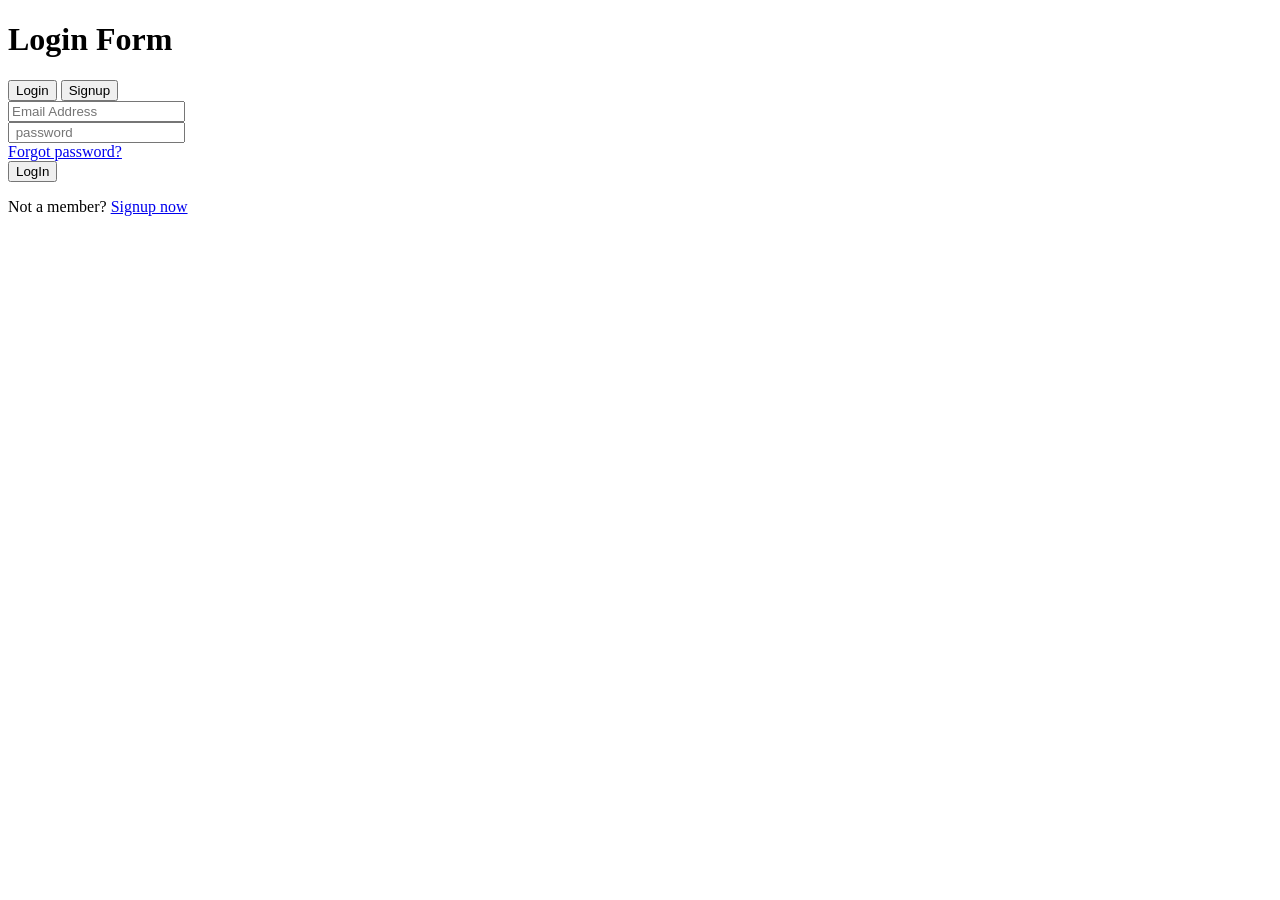
==== login.html @ 714b6401 "." ====
<!DOCTYPE html>
<html lang="en">
<head>
    <meta charset="UTF-8">
    <meta name="viewport" content="width=device-width, initial-scale=1.0">
    <title>login </title>
</head>
<body>
    <div class="container">
        <h1 id="title">Login Form</h1>
        <div class="tabs" id="tabs">
            <button id="loginTab" onclick="showLogin()">
                Login
            </button>
            <button id="signupTab" class="active " onclick="showSignup()">
                Signup
            </button>
            
        </div>
        <div id="loginFileds" class="login-fields">
            <div class="input-box" id="input-box">
                <input type="email" placeholder="Email Address" id="email">
            </div>
        </div>
        <div id="signupFields" class="signup-fields">
            <div class="input-box" id="input-box">
                <input  type="password"
                    placeholder=" password" id="password">
            </div>

            <a href="#" id="forgot-password" class="forgot-link">Forgot password?</a>

              <div><button class="submit-btn" id="submit-btn">
                LogIn
            </button></div>

            <p class="signup-note">
                Not a member? <a href="#" id="signup-now" onclick="showSignup()">Signup now</a>
            </p>
        </div>
    </div>
    
</body>
</html>
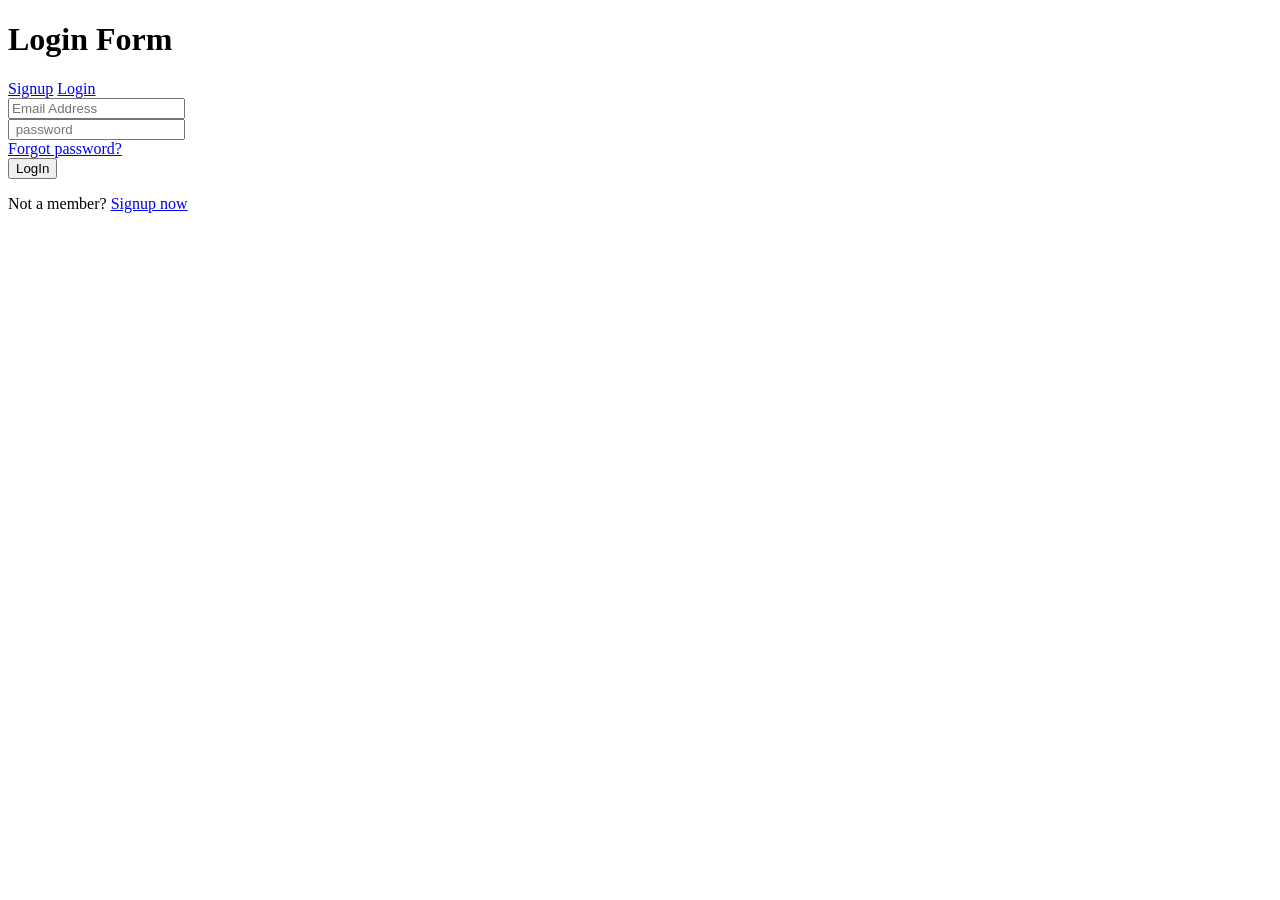
==== commit 6a5c4bc3: "." ====
--- a/login.html
+++ b/login.html
@@ -8,13 +8,11 @@
 <body>
     <div class="container">
         <h1 id="title">Login Form</h1>
-        <div class="tabs" id="tabs">
-            <button id="loginTab" onclick="showLogin()">
-                Login
-            </button>
-            <button id="signupTab" class="active " onclick="showSignup()">
-                Signup
-            </button>
+        <!-- في صفحة login.html -->
+<a href="signup.html" class="btn">Signup</a>
+
+<!-- في صفحة signup.html -->
+<a href="login.html" class="btn">Login</a>
             
         </div>
         <div id="loginFileds" class="login-fields">
@@ -39,6 +37,7 @@
             </p>
         </div>
     </div>
+    <script src="script.js"></script>
     
 </body>
 </html>
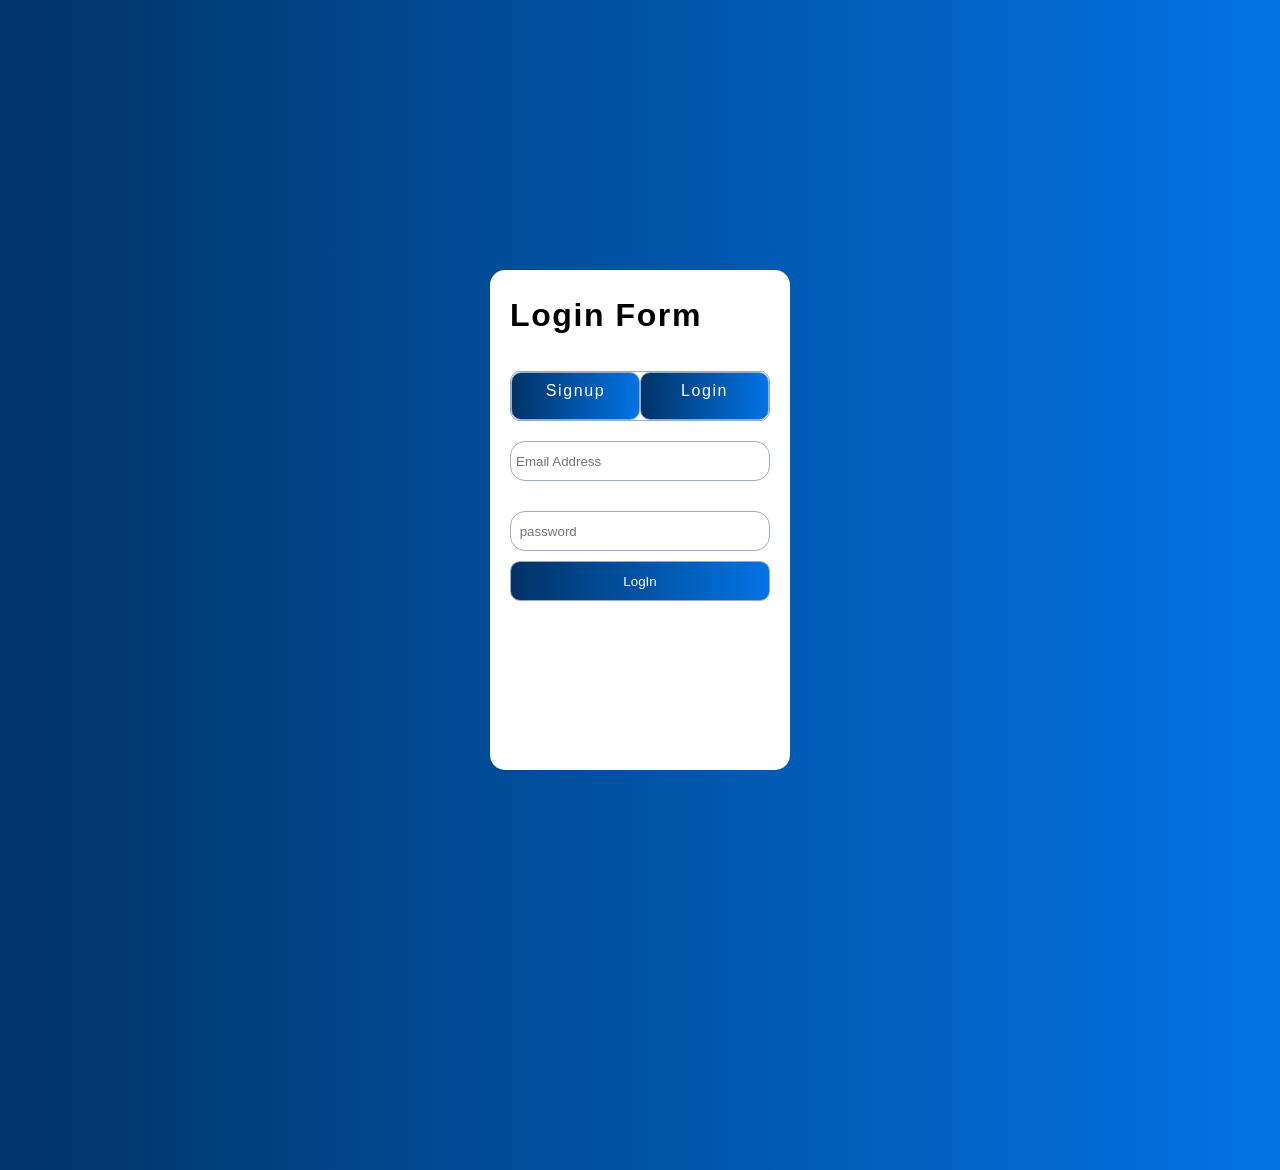
==== commit 6443c70c: "login and signup" ====
--- a/login.html
+++ b/login.html
@@ -3,41 +3,32 @@
 <head>
     <meta charset="UTF-8">
     <meta name="viewport" content="width=device-width, initial-scale=1.0">
-    <title>login </title>
+    <title>login</title>
+    <link rel="stylesheet" href="style.css";>
+
 </head>
 <body>
-    <div class="container">
-        <h1 id="title">Login Form</h1>
-        <!-- في صفحة login.html -->
-<a href="signup.html" class="btn">Signup</a>
+    <main>
+            <div class="form container">
+            <h1 id="title">Login Form</h1>
+            <div class="tabs" id="tabs">
+                <a href="signup.html" class="btn">Signup</a>                
+                <a href="login.html" class="btn">Login</a>                
+            </div>
+            <div id="loginFileds" class="login-fields">
+                <div class=" input-box" id="input-box">
+                    <input type="email" placeholder="Email Address">
+                </div>
+            </div>
+            <div id="signupFields" class="signup-fields">
+                <div class="input-box" id="input-box">
+                    <input  type="password" placeholder=" password">
+                </div>
+                <button class="btn submit-btn" id="submit-btn"> LogIn </button>
+            </div>
+        </div> 
+    </main>   
+    <script src="./script.js"></script>    
 
-<!-- في صفحة signup.html -->
-<a href="login.html" class="btn">Login</a>
-            
-        </div>
-        <div id="loginFileds" class="login-fields">
-            <div class="input-box" id="input-box">
-                <input type="email" placeholder="Email Address" id="email">
-            </div>
-        </div>
-        <div id="signupFields" class="signup-fields">
-            <div class="input-box" id="input-box">
-                <input  type="password"
-                    placeholder=" password" id="password">
-            </div>
-
-            <a href="#" id="forgot-password" class="forgot-link">Forgot password?</a>
-
-              <div><button class="submit-btn" id="submit-btn">
-                LogIn
-            </button></div>
-
-            <p class="signup-note">
-                Not a member? <a href="#" id="signup-now" onclick="showSignup()">Signup now</a>
-            </p>
-        </div>
-    </div>
-    <script src="script.js"></script>
-    
 </body>
 </html>
--- a/style.css
+++ b/style.css
@@ -0,0 +1,66 @@
+*{
+    margin: 0;
+    padding: 0;
+    box-sizing: border-box;
+}
+body{
+    background: linear-gradient(to right,#003366,#0273e5);
+    height: 100vh;
+    font-family: 'Segoe UI', Arial, Geneva, Verdana, sans-serif;
+    font-size: 16px;
+    line-height: 1.6;
+    letter-spacing: 0.1em;
+}
+
+.form{
+    padding: 20px;
+    background: #fff;
+    border-radius: 15px;
+    min-height:500px;
+    min-width:300px;
+    width:300px;
+    margin: 30vh auto;
+    display:flex;
+    flex-direction: column;
+    gap: 20px;
+}
+h1{
+    margin-bottom: 10px;
+}
+.tabs{
+    display: flex;
+    border-radius: 10px;
+    border: #99abcd 1px solid;
+}
+
+a.btn{
+    display: inline-block;
+    text-align: center;
+}
+.btn{
+    padding: 5px;
+    color: #fff;
+    background: linear-gradient(to right,#003366,#0273e5);
+    width:100%;
+    border-radius: 10px;
+    border: #99abcd 1px solid;
+    height: 3em ;
+    /* margin-top: 10px;
+    margin-bottom: 10px; */
+}
+input{
+    width:100%;
+    height: 3em;
+    color: #000;
+    border: #99abcd 1px solid;
+    border-radius: 15px;
+    margin-bottom: 10px;
+    /* margin-top: 5px; */
+    padding: 5px;
+
+}
+a{
+    color:#99abcd;
+    text-decoration: none;
+}
+
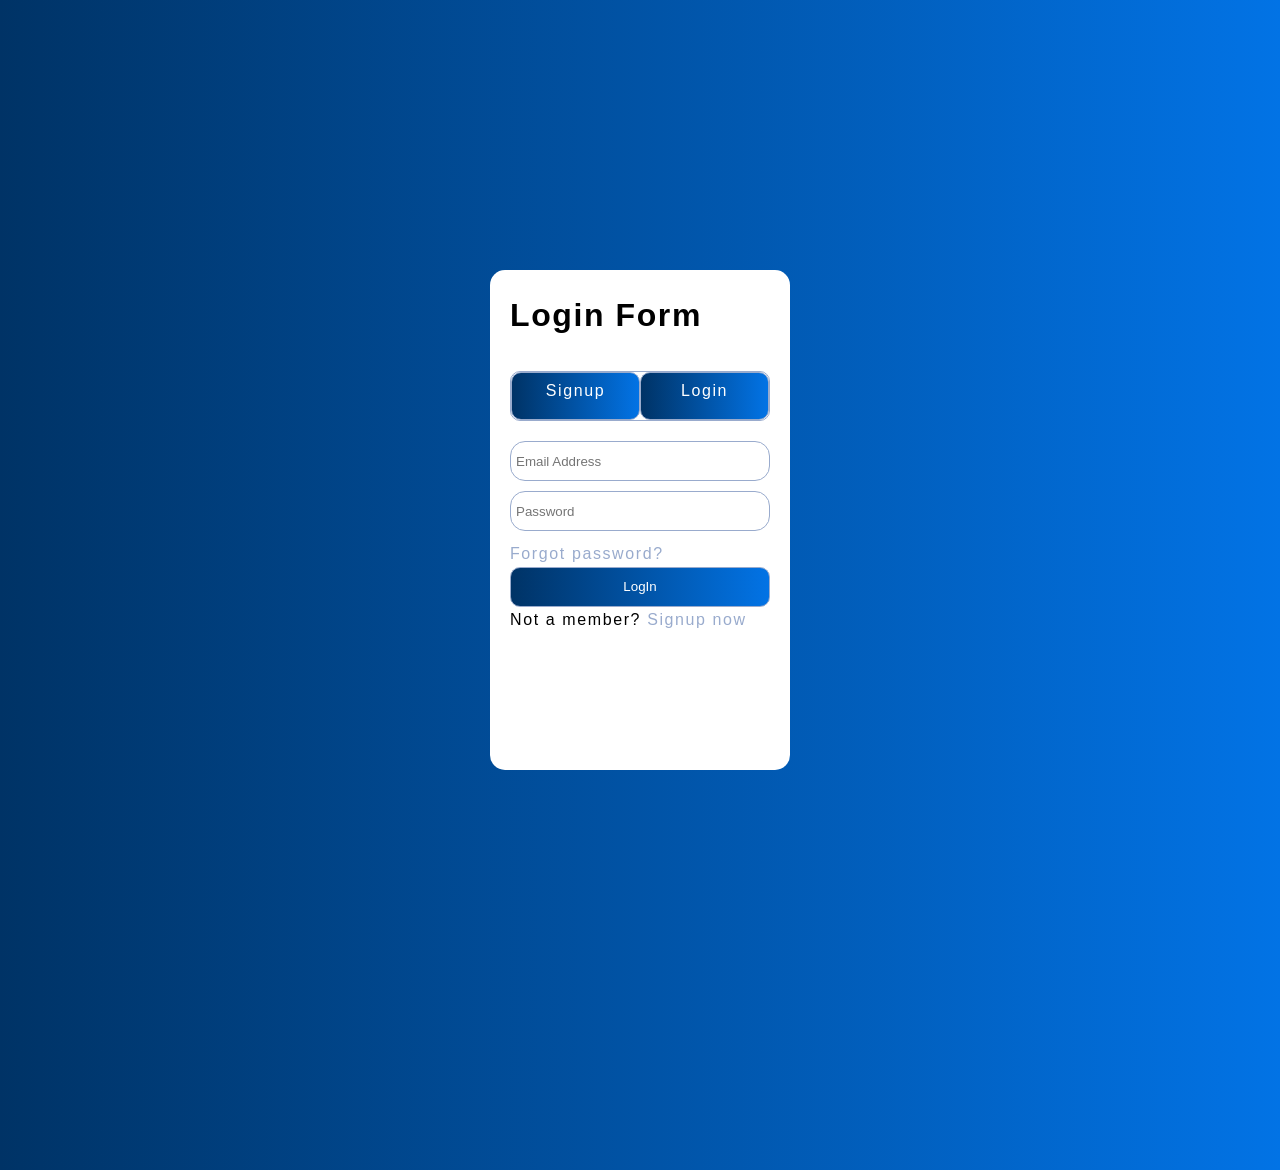
==== commit 4fa830f9: "add updated script and login , signup  pages" ====
--- a/login.html
+++ b/login.html
@@ -4,31 +4,39 @@
     <meta charset="UTF-8">
     <meta name="viewport" content="width=device-width, initial-scale=1.0">
     <title>login</title>
-    <link rel="stylesheet" href="style.css";>
-
+    <link rel="stylesheet" href="style.css">
 </head>
 <body>
     <main>
-            <div class="form container">
+        <div class="form container">
             <h1 id="title">Login Form</h1>
+
             <div class="tabs" id="tabs">
                 <a href="signup.html" class="btn">Signup</a>                
                 <a href="login.html" class="btn">Login</a>                
             </div>
+
             <div id="loginFileds" class="login-fields">
-                <div class=" input-box" id="input-box">
-                    <input type="email" placeholder="Email Address">
+                <div class="input-box">
+                    <input type="email" placeholder="Email Address" id="email" required>
                 </div>
-            </div>
-            <div id="signupFields" class="signup-fields">
-                <div class="input-box" id="input-box">
-                    <input  type="password" placeholder=" password">
+                <div class="input-box">
+                    <input type="password" placeholder="Password" id="password" required>
                 </div>
-                <button class="btn submit-btn" id="submit-btn"> LogIn </button>
+
+                <a href="#" id="forgot-password" class="forgot-link">Forgot password?</a>
+
+                <div>
+                    <button class="btn submit-btn" id="submit-btn">LogIn</button>
+                </div>
+
+                <p class="signup-note">
+                    Not a member? <a href="signup.html" id="signup-now">Signup now</a>
+                </p>
             </div>
         </div> 
     </main>   
-    <script src="./script.js"></script>    
 
+    <script src="script.js"></script>    
 </body>
 </html>
--- a/style.css
+++ b/style.css
@@ -45,8 +45,7 @@
     border-radius: 10px;
     border: #99abcd 1px solid;
     height: 3em ;
-    /* margin-top: 10px;
-    margin-bottom: 10px; */
+    
 }
 input{
     width:100%;
@@ -62,5 +61,4 @@
 a{
     color:#99abcd;
     text-decoration: none;
-}
-
+}
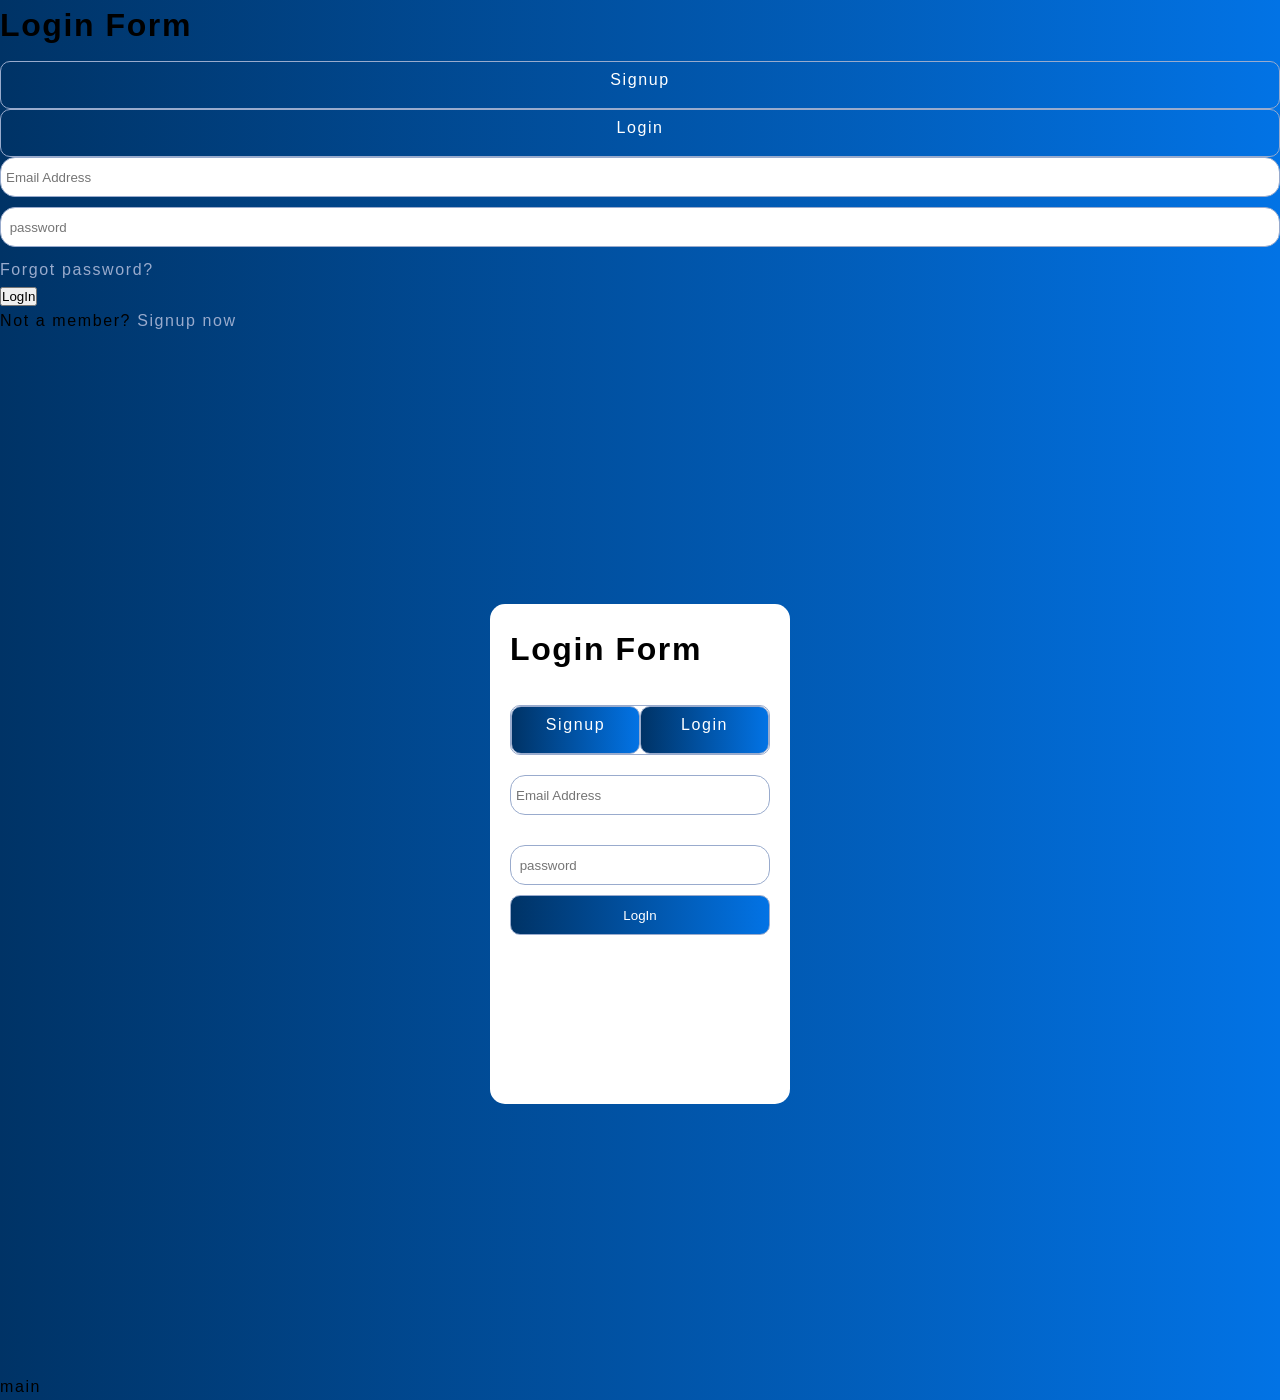
==== commit 0a064fb1: "Merge branch 'main' into tala" ====
--- a/login.html
+++ b/login.html
@@ -3,40 +3,68 @@
 <head>
     <meta charset="UTF-8">
     <meta name="viewport" content="width=device-width, initial-scale=1.0">
+
+    <title>login </title>
+</head>
+<body>
+    <div class="container">
+        <h1 id="title">Login Form</h1>
+<a href="signup.html" class="btn">Signup</a>
+
+<a href="login.html" class="btn">Login</a>
+            
+        </div>
+        <div id="loginFileds" class="login-fields">
+            <div class="input-box" id="input-box">
+                <input type="email" placeholder="Email Address" id="email">
+            </div>
+        </div>
+        <div id="signupFields" class="signup-fields">
+            <div class="input-box" id="input-box">
+                <input  type="password"
+                    placeholder=" password" id="password">
+            </div>
+
+            <a href="#" id="forgot-password" class="forgot-link">Forgot password?</a>
+
+              <div><button class="submit-btn" id="submit-btn">
+                LogIn
+            </button></div>
+
+            <p class="signup-note">
+                Not a member? <a href="#" id="signup-now" onclick="showSignup()">Signup now</a>
+            </p>
+        </div>
+    </div>
+    <script src="script.js"></script>
+    
     <title>login</title>
-    <link rel="stylesheet" href="style.css">
+    <link rel="stylesheet" href="style.css";>
+
 </head>
 <body>
     <main>
-        <div class="form container">
+            <div class="form container">
             <h1 id="title">Login Form</h1>
-
             <div class="tabs" id="tabs">
                 <a href="signup.html" class="btn">Signup</a>                
                 <a href="login.html" class="btn">Login</a>                
             </div>
-
             <div id="loginFileds" class="login-fields">
-                <div class="input-box">
-                    <input type="email" placeholder="Email Address" id="email" required>
+                <div class=" input-box" id="input-box">
+                    <input type="email" placeholder="Email Address">
                 </div>
-                <div class="input-box">
-                    <input type="password" placeholder="Password" id="password" required>
+            </div>
+            <div id="signupFields" class="signup-fields">
+                <div class="input-box" id="input-box">
+                    <input  type="password" placeholder=" password">
                 </div>
-
-                <a href="#" id="forgot-password" class="forgot-link">Forgot password?</a>
-
-                <div>
-                    <button class="btn submit-btn" id="submit-btn">LogIn</button>
-                </div>
-
-                <p class="signup-note">
-                    Not a member? <a href="signup.html" id="signup-now">Signup now</a>
-                </p>
+                <button class="btn submit-btn" id="submit-btn"> LogIn </button>
             </div>
         </div> 
     </main>   
+    <script src="./script.js"></script>    
 
-    <script src="script.js"></script>    
+ main
 </body>
 </html>
--- a/style.css
+++ b/style.css
@@ -45,7 +45,8 @@
     border-radius: 10px;
     border: #99abcd 1px solid;
     height: 3em ;
-    
+    /* margin-top: 10px;
+    margin-bottom: 10px; */
 }
 input{
     width:100%;
@@ -61,4 +62,5 @@
 a{
     color:#99abcd;
     text-decoration: none;
-}+}
+
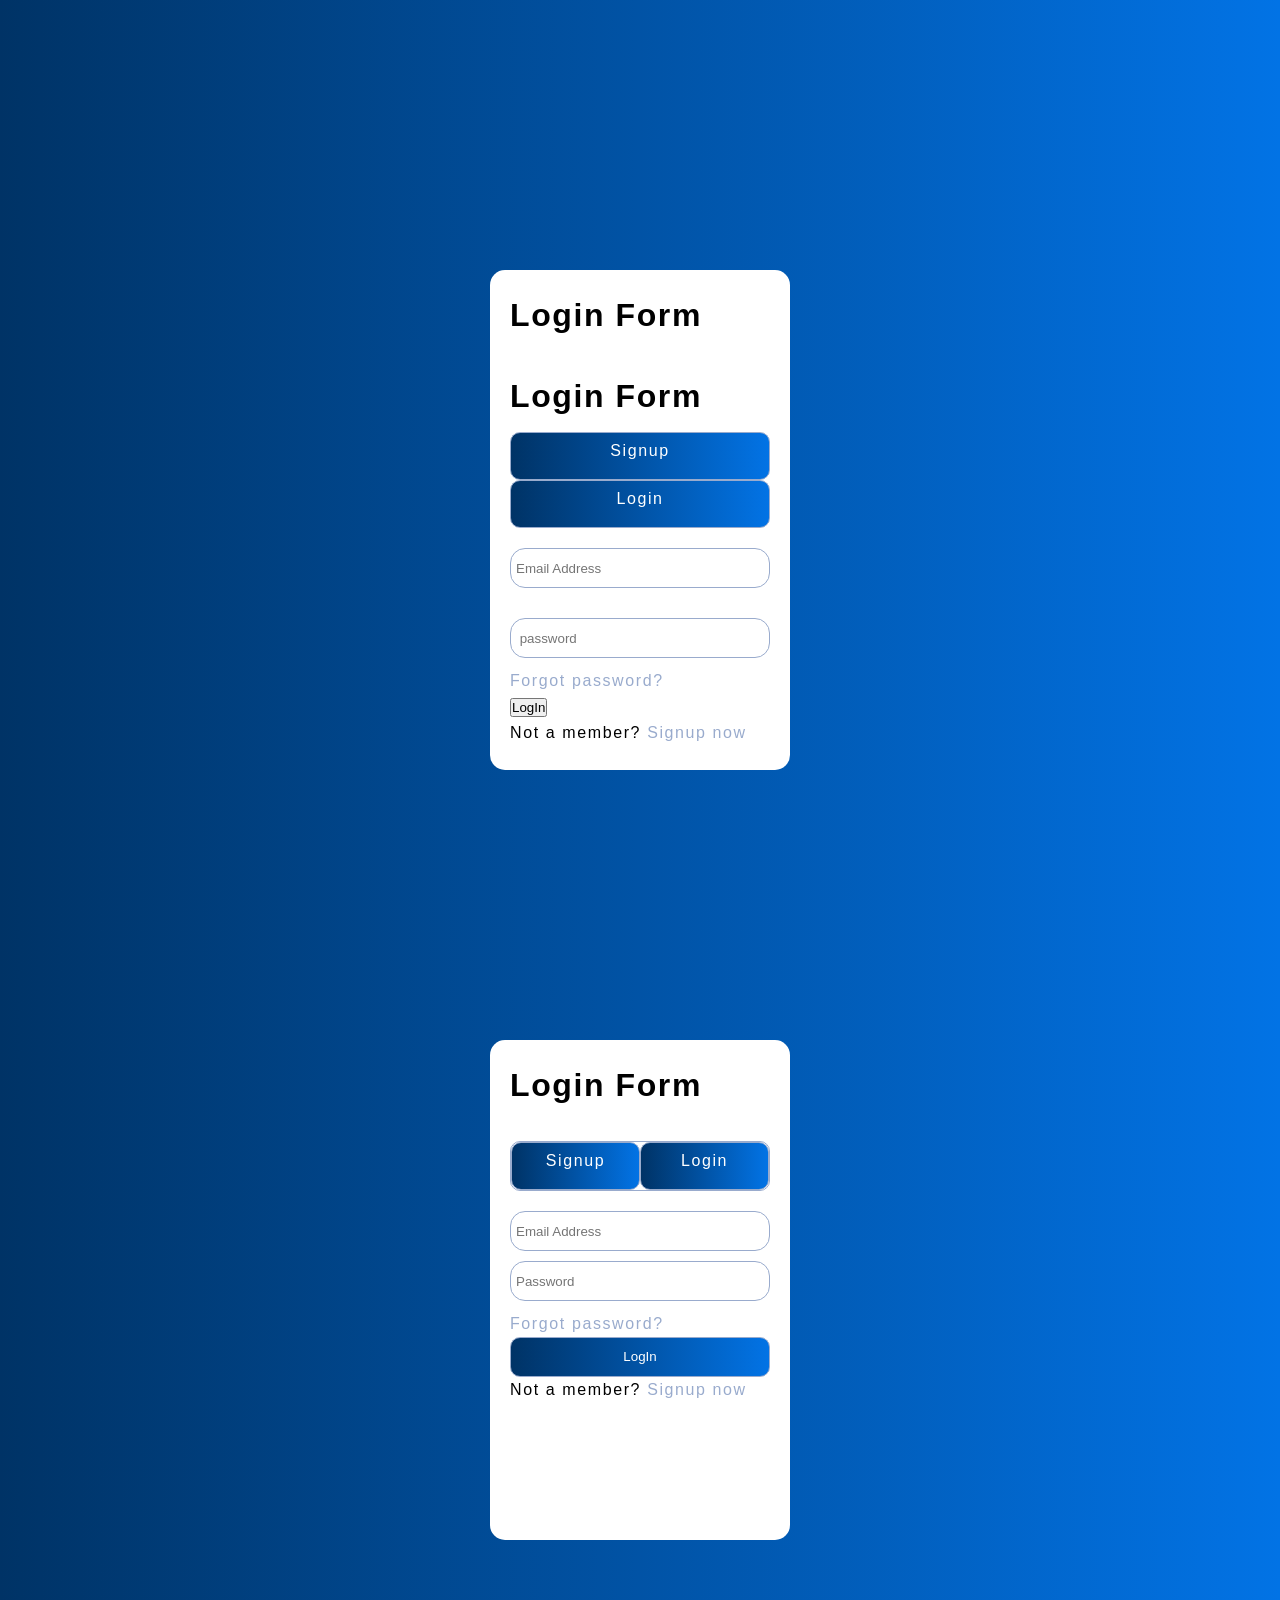
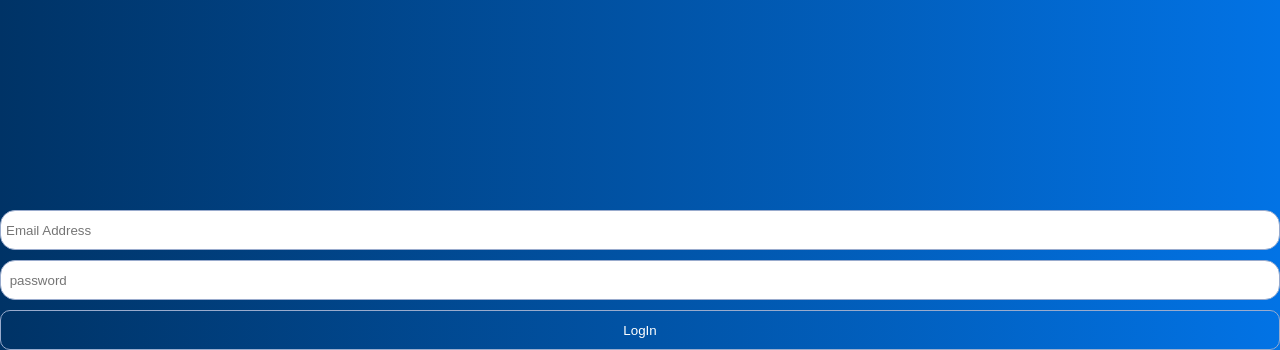
==== commit bae4d7cd: "Merge branch 'main' into shatha" ====
--- a/login.html
+++ b/login.html
@@ -3,6 +3,15 @@
 <head>
     <meta charset="UTF-8">
     <meta name="viewport" content="width=device-width, initial-scale=1.0">
+
+    <title>login</title>
+    <link rel="stylesheet" href="style.css">
+</head>
+<body>
+    <main>
+        <div class="form container">
+            <h1 id="title">Login Form</h1>
+
 
     <title>login </title>
 </head>
@@ -46,10 +55,36 @@
     <main>
             <div class="form container">
             <h1 id="title">Login Form</h1>
+
             <div class="tabs" id="tabs">
                 <a href="signup.html" class="btn">Signup</a>                
                 <a href="login.html" class="btn">Login</a>                
             </div>
+
+
+            <div id="loginFileds" class="login-fields">
+                <div class="input-box">
+                    <input type="email" placeholder="Email Address" id="email" required>
+                </div>
+                <div class="input-box">
+                    <input type="password" placeholder="Password" id="password" required>
+                </div>
+
+                <a href="#" id="forgot-password" class="forgot-link">Forgot password?</a>
+
+                <div>
+                    <button class="btn submit-btn" id="submit-btn">LogIn</button>
+                </div>
+
+                <p class="signup-note">
+                    Not a member? <a href="signup.html" id="signup-now">Signup now</a>
+                </p>
+            </div>
+        </div> 
+    </main>   
+
+    <script src="script.js"></script>    
+
             <div id="loginFileds" class="login-fields">
                 <div class=" input-box" id="input-box">
                     <input type="email" placeholder="Email Address">
@@ -65,6 +100,7 @@
     </main>   
     <script src="./script.js"></script>    
 
- main
+
+
 </body>
 </html>
--- a/style.css
+++ b/style.css
@@ -45,8 +45,12 @@
     border-radius: 10px;
     border: #99abcd 1px solid;
     height: 3em ;
+
+    
+
     /* margin-top: 10px;
     margin-bottom: 10px; */
+
 }
 input{
     width:100%;
@@ -62,5 +66,8 @@
 a{
     color:#99abcd;
     text-decoration: none;
+
 }
 
+}
+
--- a/style.css
+++ b/style.css
@@ -45,8 +45,12 @@
     border-radius: 10px;
     border: #99abcd 1px solid;
     height: 3em ;
+
+    
+
     /* margin-top: 10px;
     margin-bottom: 10px; */
+
 }
 input{
     width:100%;
@@ -62,5 +66,8 @@
 a{
     color:#99abcd;
     text-decoration: none;
+
 }
 
+}
+
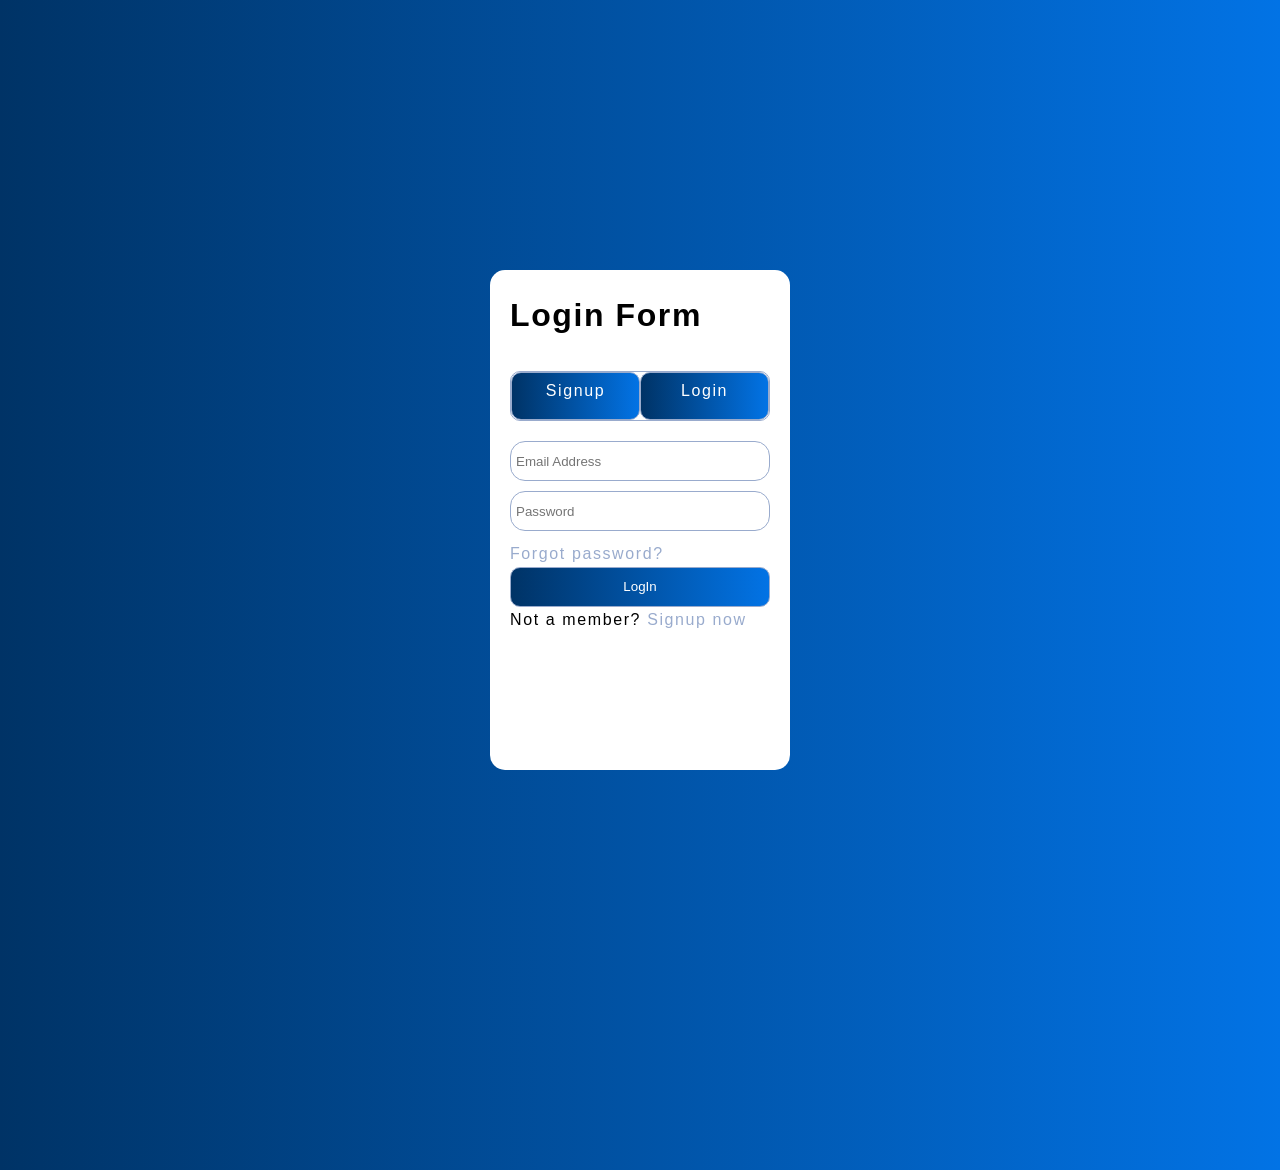
==== commit 74f66a39: "Clean up duplicated HTML code in login.html" ====
--- a/login.html
+++ b/login.html
@@ -3,8 +3,7 @@
 <head>
     <meta charset="UTF-8">
     <meta name="viewport" content="width=device-width, initial-scale=1.0">
-
-    <title>login</title>
+    <title>Login</title>
     <link rel="stylesheet" href="style.css">
 </head>
 <body>
@@ -12,55 +11,10 @@
         <div class="form container">
             <h1 id="title">Login Form</h1>
 
-
-    <title>login </title>
-</head>
-<body>
-    <div class="container">
-        <h1 id="title">Login Form</h1>
-<a href="signup.html" class="btn">Signup</a>
-
-<a href="login.html" class="btn">Login</a>
-            
-        </div>
-        <div id="loginFileds" class="login-fields">
-            <div class="input-box" id="input-box">
-                <input type="email" placeholder="Email Address" id="email">
-            </div>
-        </div>
-        <div id="signupFields" class="signup-fields">
-            <div class="input-box" id="input-box">
-                <input  type="password"
-                    placeholder=" password" id="password">
-            </div>
-
-            <a href="#" id="forgot-password" class="forgot-link">Forgot password?</a>
-
-              <div><button class="submit-btn" id="submit-btn">
-                LogIn
-            </button></div>
-
-            <p class="signup-note">
-                Not a member? <a href="#" id="signup-now" onclick="showSignup()">Signup now</a>
-            </p>
-        </div>
-    </div>
-    <script src="script.js"></script>
-    
-    <title>login</title>
-    <link rel="stylesheet" href="style.css";>
-
-</head>
-<body>
-    <main>
-            <div class="form container">
-            <h1 id="title">Login Form</h1>
-
             <div class="tabs" id="tabs">
                 <a href="signup.html" class="btn">Signup</a>                
                 <a href="login.html" class="btn">Login</a>                
             </div>
-
 
             <div id="loginFileds" class="login-fields">
                 <div class="input-box">
@@ -84,23 +38,5 @@
     </main>   
 
     <script src="script.js"></script>    
-
-            <div id="loginFileds" class="login-fields">
-                <div class=" input-box" id="input-box">
-                    <input type="email" placeholder="Email Address">
-                </div>
-            </div>
-            <div id="signupFields" class="signup-fields">
-                <div class="input-box" id="input-box">
-                    <input  type="password" placeholder=" password">
-                </div>
-                <button class="btn submit-btn" id="submit-btn"> LogIn </button>
-            </div>
-        </div> 
-    </main>   
-    <script src="./script.js"></script>    
-
-
-
 </body>
 </html>
